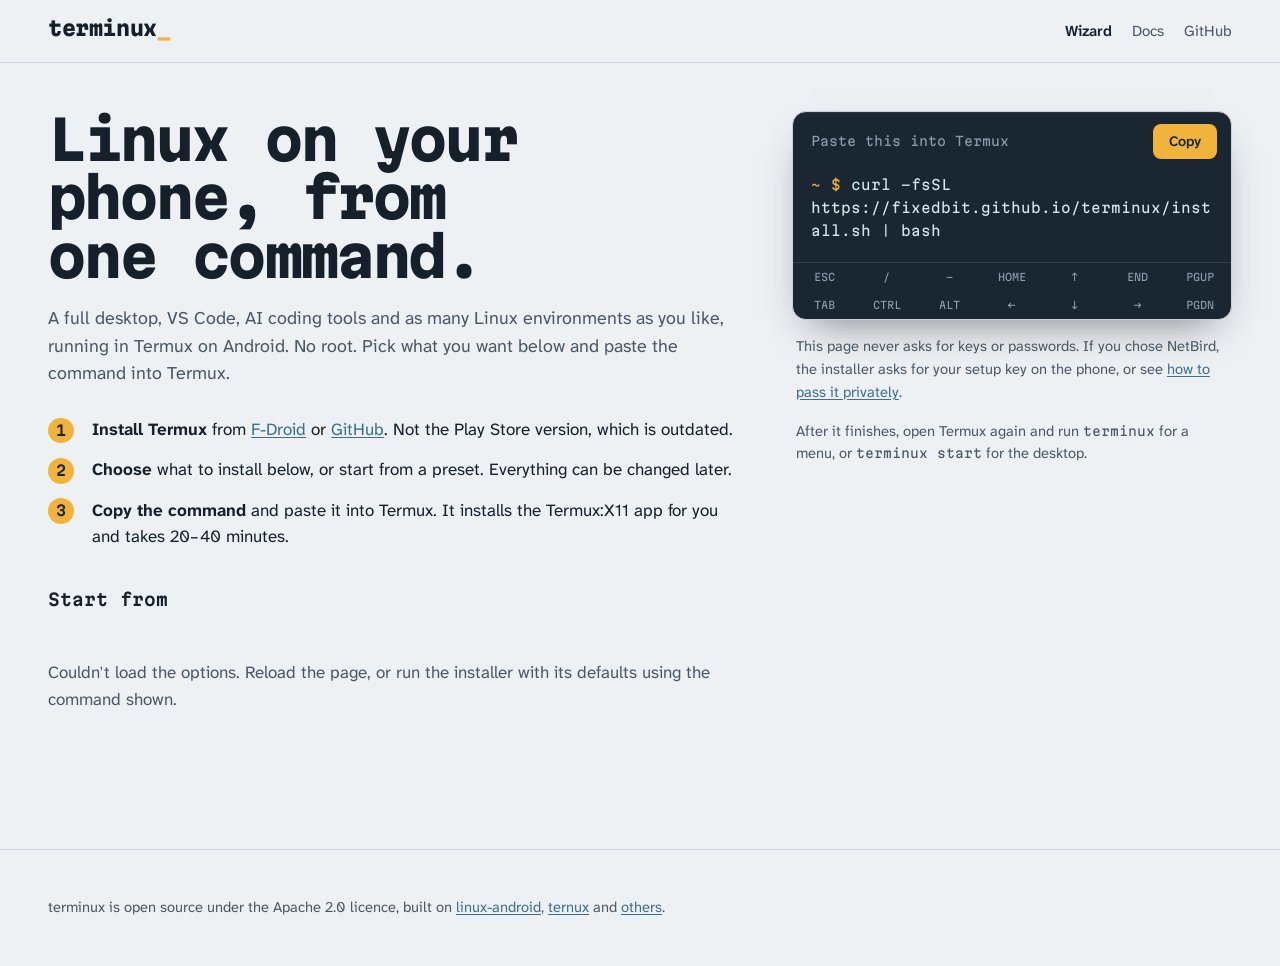
==== site/index.html @ b35ba560 "Add the setup wizard and docs site site/ is the GitHub Pages site. The wizard builds its form from " ====
<!doctype html>
<html lang="en">
<head>
<meta charset="utf-8">
<meta name="viewport" content="width=device-width, initial-scale=1">
<title>terminux</title>
<meta name="description" content="Set up a Linux desktop, VS Code, AI tools and more on your Android phone with Termux. Pick what you want, then paste one command.">
<link rel="preconnect" href="https://fonts.googleapis.com">
<link rel="preconnect" href="https://fonts.gstatic.com" crossorigin>
<link href="https://fonts.googleapis.com/css2?family=Atkinson+Hyperlegible+Next:wght@400;600;700&family=Martian+Mono:wght@400;600;800&display=swap" rel="stylesheet">
<link rel="stylesheet" href="assets/style.css">
<link rel="icon" href="assets/icon.svg" type="image/svg+xml">
</head>
<body>
<header class="top">
  <a class="wordmark" href="./">terminux</a>
  <nav aria-label="Site">
    <a href="./" aria-current="page">Wizard</a>
    <a href="docs.html">Docs</a>
    <a href="https://github.com/FixedBit/terminux">GitHub</a>
  </nav>
</header>

<main class="layout">
  <section class="intro" aria-labelledby="title">
    <h1 id="title">Linux on your phone, from one command.</h1>
    <p class="lede">A full desktop, VS Code, AI coding tools and as many Linux
      environments as you like, running in Termux on Android. No root.
      Pick what you want below and paste the command into Termux.</p>
    <ol class="steps">
      <li><strong>Install Termux</strong> from
        <a href="https://f-droid.org/packages/com.termux/">F-Droid</a> or
        <a href="https://github.com/termux/termux-app/releases">GitHub</a>.
        Not the Play Store version, which is outdated.</li>
      <li><strong>Choose</strong> what to install below, or start from a preset.
        Everything can be changed later.</li>
      <li><strong>Copy the command</strong> and paste it into Termux. It installs
        the Termux:X11 app for you and takes 20–40 minutes.</li>
    </ol>
  </section>

  <form id="wizard" class="wizard" aria-label="Install options" novalidate>
    <fieldset class="presets">
      <legend>Start from</legend>
      <div class="preset-row" id="presets"></div>
    </fieldset>
    <div id="groups"><p class="loading">Loading options…</p></div>
  </form>

  <aside class="terminal-wrap" aria-label="Your install command">
    <div class="terminal" id="terminal">
      <div class="term-bar">
        <span class="term-title">Paste this into Termux</span>
        <button type="button" id="copy" class="copy">Copy</button>
      </div>
      <pre class="term-body"><span class="prompt">~ $</span> <code id="command">curl -fsSL https://fixedbit.github.io/terminux/install.sh | bash</code></pre>
      <div class="extra-keys" aria-hidden="true">
        <span>ESC</span><span>/</span><span>-</span><span>HOME</span><span>↑</span><span>END</span><span>PGUP</span>
        <span>TAB</span><span>CTRL</span><span>ALT</span><span>←</span><span>↓</span><span>→</span><span>PGDN</span>
      </div>
    </div>
    <p class="secret-note">This page never asks for keys or passwords. If you
      chose NetBird, the installer asks for your setup key on the phone, or see
      <a href="docs.html?page=NETBIRD">how to pass it privately</a>.</p>
    <p class="after">After it finishes, open Termux again and run
      <code>terminux</code> for a menu, or <code>terminux start</code> for the desktop.</p>
  </aside>
</main>

<footer class="foot">
  <p>terminux is open source under the Apache 2.0 licence, built on
    <a href="https://github.com/mayukh4/linux-android">linux-android</a>,
    <a href="https://github.com/soobujmiah/ternux">ternux</a> and
    <a href="docs.html?page=CREDITS">others</a>.</p>
</footer>

<div id="toast" class="toast" role="status" aria-live="polite"></div>
<script src="assets/command.js"></script>
<script src="assets/wizard.js"></script>
</body>
</html>
---- site/assets/style.css ----
/* terminux site. SPDX-License-Identifier: Apache-2.0 */
:root {
  --paper: #EEF1F4;
  --paper-2: #E2E7EC;
  --ink: #15202B;
  --ink-2: #4A5866;
  --line: #C9D2DB;
  --term: #1B2633;
  --term-ink: #D8E3EA;
  --term-dim: #8A9BAB;
  --amber: #F2B33D;
  --steel: #3B6E8F;
  --focus: #F2B33D;
  --mono: "Martian Mono", ui-monospace, "Cascadia Mono", monospace;
  --sans: "Atkinson Hyperlegible Next", "Segoe UI", system-ui, sans-serif;
  color-scheme: light;
}
@media (prefers-color-scheme: dark) {
  :root:not([data-theme="light"]) {
    --paper: #10171E; --paper-2: #18222C; --ink: #E3EAF0; --ink-2: #9FB0BF;
    --line: #2A3845; --term: #0C141B; --steel: #7FB2D3; color-scheme: dark;
  }
}
:root[data-theme="dark"] {
  --paper: #10171E; --paper-2: #18222C; --ink: #E3EAF0; --ink-2: #9FB0BF;
  --line: #2A3845; --term: #0C141B; --steel: #7FB2D3; color-scheme: dark;
}

* { box-sizing: border-box; }
html { -webkit-text-size-adjust: 100%; }
body {
  margin: 0; background: var(--paper); color: var(--ink);
  font: 17px/1.55 var(--sans);
}
a { color: var(--steel); text-underline-offset: 2px; }
a:hover { text-decoration-thickness: 2px; }
:focus-visible { outline: 3px solid var(--focus); outline-offset: 2px; border-radius: 3px; }
code { font-family: var(--mono); font-size: .86em; }

/* Header */
.top {
  display: flex; align-items: baseline; justify-content: space-between; gap: 16px;
  padding: 18px clamp(16px, 4vw, 48px); border-bottom: 1px solid var(--line);
}
.wordmark {
  font: 800 1.25rem/1 var(--mono); color: var(--ink); text-decoration: none; letter-spacing: -.02em;
}
.wordmark::after { content: "_"; color: var(--amber); animation: blink 1.1s steps(1) infinite; }
@keyframes blink { 50% { opacity: 0; } }
.top nav { display: flex; gap: 20px; font-size: .95rem; }
.top nav a { color: var(--ink-2); text-decoration: none; }
.top nav a[aria-current="page"] { color: var(--ink); font-weight: 600; }

/* Layout: intro and form on the left, the terminal pinned on the right */
.layout {
  display: grid; grid-template-columns: minmax(0, 1fr) minmax(320px, 440px);
  grid-template-areas: "intro term" "form term";
  column-gap: clamp(24px, 4vw, 56px);
  padding: clamp(24px, 4vw, 48px) clamp(16px, 4vw, 48px) 120px;
  max-width: 1280px; margin: 0 auto;
}
.intro { grid-area: intro; max-width: 66ch; }
.wizard { grid-area: form; max-width: 70ch; }
.terminal-wrap { grid-area: term; align-self: start; position: sticky; top: 24px; }

h1 {
  font: 800 clamp(1.6rem, 5vw, 3.4rem)/1.08 var(--mono); letter-spacing: -.035em;
  margin: 0 0 18px; text-wrap: balance; overflow-wrap: break-word;
}
.lede { font-size: 1.12rem; color: var(--ink-2); margin: 0 0 28px; }

.steps { list-style: none; counter-reset: s; padding: 0; margin: 0 0 40px; display: grid; gap: 14px; }
.steps li { counter-increment: s; position: relative; padding-left: 2.6em; }
.steps li::before {
  content: counter(s); position: absolute; left: 0; top: .1em;
  font: 600 .9rem/1.8em var(--mono); color: #1B2633; text-align: center;
  background: var(--amber); width: 1.8em; height: 1.8em; border-radius: 50%;
}

/* Form */
fieldset { border: 0; margin: 0; padding: 0; min-width: 0; }
.presets { margin-bottom: 36px; }
.presets legend, .group legend { font: 600 1.05rem/1.3 var(--mono); padding: 0; margin-bottom: 12px; }
.preset-row { display: flex; flex-wrap: wrap; gap: 8px; }
.preset {
  font: 600 .95rem var(--sans); color: var(--ink); background: transparent;
  border: 1.5px solid var(--line); border-radius: 999px; padding: 8px 16px; cursor: pointer;
}
.preset:hover { border-color: var(--ink-2); }
.preset[aria-pressed="true"] { background: var(--ink); color: var(--paper); border-color: var(--ink); }

.group { padding: 28px 0; border-top: 1px solid var(--line); position: relative; }
.group legend { float: left; width: 100%; font-size: 1.3rem; margin-bottom: 4px; }
.group-doc { display: block; clear: both; font-size: .9rem; margin-bottom: 18px; }
.field { margin: 0 0 26px; }
.field-label { font: 600 1rem/1.3 var(--sans); margin: 0 0 4px; }
.field-help { color: var(--ink-2); margin: 0 0 10px; font-size: .95rem; }
.category { font: 600 .95rem/1.3 var(--mono); color: var(--ink-2); margin: 20px 0 8px; }

.choices, .checks { display: grid; gap: 6px; }
.choices { grid-template-columns: repeat(auto-fill, minmax(220px, 1fr)); }
.choice, .check, .switch {
  display: grid; grid-template-columns: auto 1fr auto; column-gap: 10px; align-items: baseline;
  padding: 10px 12px; border-radius: 8px; cursor: pointer;
  border: 1.5px solid transparent;
}
.choice { border-color: var(--line); }
.choice:hover, .check:hover, .switch:hover { background: var(--paper-2); }
.choice:has(input:checked) { border-color: var(--ink); background: var(--paper-2); }
.choice input, .check input, .switch input { accent-color: var(--ink); width: 18px; height: 18px; translate: 0 3px; }
.choice-label { font-weight: 600; }
.choice-help { grid-column: 2 / -1; color: var(--ink-2); font-size: .92rem; }
.where {
  font: 400 .72rem/1 var(--mono); color: var(--ink-2); border: 1px solid var(--line);
  border-radius: 4px; padding: 3px 6px; align-self: center;
}
.text-field label { display: block; font-weight: 600; margin-bottom: 6px; }
.text-field input {
  font: 1rem var(--mono); color: var(--ink); background: var(--paper);
  border: 1.5px solid var(--line); border-radius: 8px; padding: 10px 12px; width: min(100%, 360px);
}
.text-field input[aria-invalid] { border-color: #C2453D; }
.text-field .choice-help { margin: 6px 0 0; }
.loading, .load-error { color: var(--ink-2); }

/* The terminal */
.terminal {
  background: var(--term); color: var(--term-ink); border-radius: 14px;
  border: 1px solid var(--line);
  box-shadow: 0 1px 0 rgba(255,255,255,.06) inset, 0 18px 40px -18px rgba(13, 22, 31, .55);
  overflow: hidden;
}
.term-bar { display: flex; align-items: center; justify-content: space-between; padding: 12px 14px 0 18px; }
.term-title { font: 400 .8rem var(--mono); color: var(--term-dim); }
.copy {
  font: 600 .9rem var(--sans); background: var(--amber); color: #1B2633; border: 0;
  border-radius: 8px; padding: 8px 16px; cursor: pointer;
}
.copy:active { translate: 0 1px; }
.term-body {
  margin: 0; padding: 14px 18px 18px; font: 400 .86rem/1.7 var(--mono);
  white-space: pre-wrap; overflow-wrap: anywhere; min-height: 7.5em; max-height: 55vh; overflow: auto;
}
.prompt { color: var(--amber); }
.term-body code { font-size: inherit; }
.extra-keys {
  display: grid; grid-template-columns: repeat(7, 1fr); border-top: 1px solid rgba(216, 227, 234, .12);
  font: 400 .64rem/1 var(--mono); color: var(--term-dim); text-align: center;
}
.extra-keys span { padding: 9px 0; }
.secret-note, .after { font-size: .92rem; color: var(--ink-2); margin: 16px 4px 0; }

.foot { padding: 32px clamp(16px, 4vw, 48px); border-top: 1px solid var(--line); color: var(--ink-2); font-size: .92rem; }

.toast {
  position: fixed; left: 50%; bottom: 28px; translate: -50% 20px; opacity: 0;
  background: var(--ink); color: var(--paper); padding: 10px 18px; border-radius: 999px;
  font-weight: 600; transition: opacity .2s, translate .2s; pointer-events: none; z-index: 20;
}
.toast.show { opacity: 1; translate: -50% 0; }

/* Phones: the terminal becomes a sheet at the bottom with Copy in reach */
@media (max-width: 860px) {
  .layout { grid-template-columns: minmax(0, 1fr); grid-template-areas: "intro" "form"; padding-bottom: 220px; }
  .top nav { gap: 14px; }
  .terminal-wrap { position: fixed; left: 0; right: 0; bottom: 0; top: auto; z-index: 10; padding: 0 8px 8px; }
  .terminal { border-radius: 14px 14px 10px 10px; }
  .term-body { min-height: 0; max-height: 7.2em; font-size: .78rem; }
  .extra-keys, .secret-note, .after { display: none; }
  .choices { grid-template-columns: 1fr; }
}
@media (prefers-reduced-motion: reduce) {
  .wordmark::after { animation: none; }
  .toast { transition: none; }
}

/* Docs */
.docs { display: grid; grid-template-columns: 240px minmax(0, 1fr); gap: clamp(24px, 4vw, 56px);
  max-width: 1180px; margin: 0 auto; padding: clamp(24px, 4vw, 48px) clamp(16px, 4vw, 48px) 80px; }
.docs-nav { position: sticky; top: 24px; align-self: start; font-size: .95rem; }
.docs-nav h2 { font: 600 .85rem var(--mono); color: var(--ink-2); margin: 22px 0 6px; }
.docs-nav h2:first-child { margin-top: 0; }
.docs-nav ul { list-style: none; padding: 0; margin: 0; display: grid; gap: 2px; }
.docs-nav a { display: block; padding: 5px 10px; border-radius: 6px; color: var(--ink); text-decoration: none; }
.docs-nav a:hover { background: var(--paper-2); }
.docs-nav a[aria-current="page"] { background: var(--ink); color: var(--paper); }
.prose { max-width: 72ch; }
.prose h1 { font-size: clamp(1.8rem, 4vw, 2.6rem); margin-top: 0; }
.prose h2 { font: 700 1.35rem/1.3 var(--mono); margin: 2.2em 0 .6em; letter-spacing: -.01em; }
.prose h3 { font: 600 1.05rem/1.3 var(--mono); margin: 1.8em 0 .5em; }
.prose pre { background: var(--term); color: var(--term-ink); padding: 14px 16px; border-radius: 10px; overflow: auto; font: .84rem/1.6 var(--mono); }
.prose pre code { font-size: inherit; }
.prose :not(pre) > code { background: var(--paper-2); padding: 1px 5px; border-radius: 4px; }
.prose table { border-collapse: collapse; width: 100%; font-size: .95rem; display: block; overflow-x: auto; }
.prose th, .prose td { text-align: left; padding: 8px 10px; border-bottom: 1px solid var(--line); vertical-align: top; }
.prose th { font-weight: 700; }
.prose blockquote { margin: 0; padding: 4px 16px; border-left: 3px solid var(--amber); color: var(--ink-2); }
@media (max-width: 860px) {
  .docs { grid-template-columns: 1fr; }
  .docs-nav { position: static; }
}
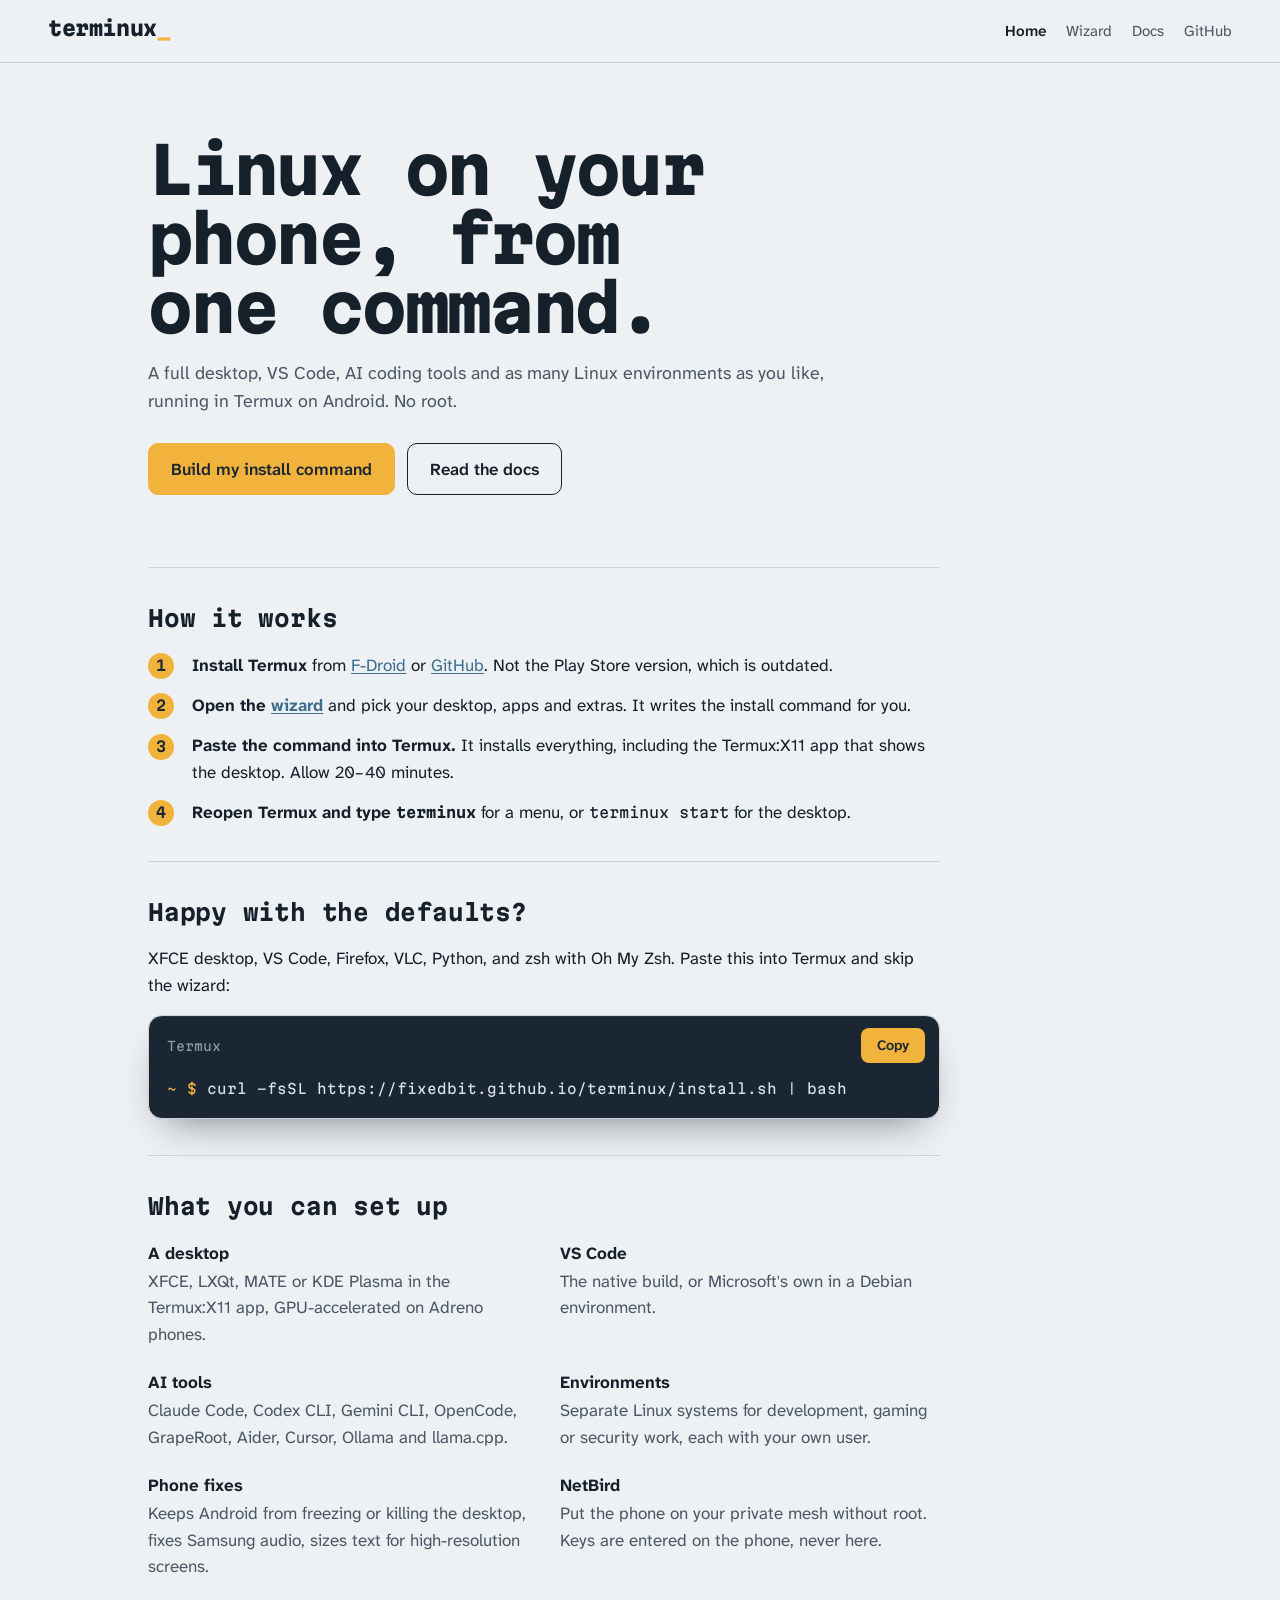
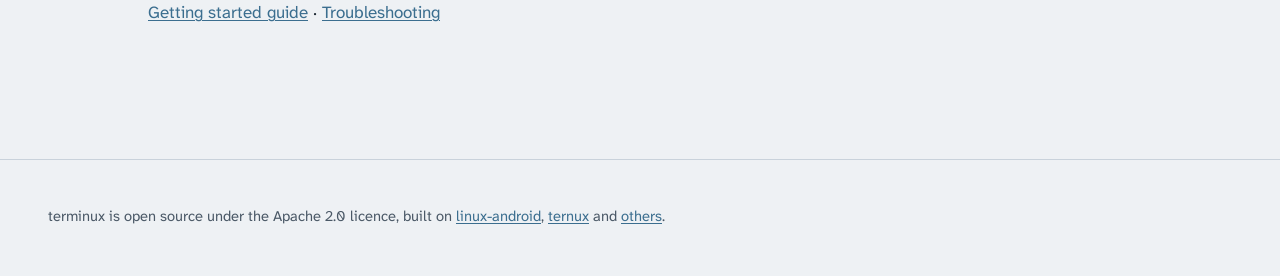
==== commit 4532715b: "Split the site into home, wizard and docs, publish to gh-pages The wizard and the intro were all on " ====
--- a/site/index.html
+++ b/site/index.html
@@ -15,56 +15,66 @@
 <header class="top">
   <a class="wordmark" href="./">terminux</a>
   <nav aria-label="Site">
-    <a href="./" aria-current="page">Wizard</a>
+    <a href="./" aria-current="page">Home</a>
+    <a href="wizard.html">Wizard</a>
     <a href="docs.html">Docs</a>
     <a href="https://github.com/FixedBit/terminux">GitHub</a>
   </nav>
 </header>
 
-<main class="layout">
-  <section class="intro" aria-labelledby="title">
+<main class="home">
+  <section class="hero" aria-labelledby="title">
     <h1 id="title">Linux on your phone, from one command.</h1>
     <p class="lede">A full desktop, VS Code, AI coding tools and as many Linux
-      environments as you like, running in Termux on Android. No root.
-      Pick what you want below and paste the command into Termux.</p>
+      environments as you like, running in Termux on Android. No root.</p>
+    <div class="actions">
+      <a class="button primary" href="wizard.html">Build my install command</a>
+      <a class="button" href="docs.html">Read the docs</a>
+    </div>
+  </section>
+
+  <section class="how" aria-labelledby="how-title">
+    <h2 id="how-title">How it works</h2>
     <ol class="steps">
       <li><strong>Install Termux</strong> from
         <a href="https://f-droid.org/packages/com.termux/">F-Droid</a> or
         <a href="https://github.com/termux/termux-app/releases">GitHub</a>.
         Not the Play Store version, which is outdated.</li>
-      <li><strong>Choose</strong> what to install below, or start from a preset.
-        Everything can be changed later.</li>
-      <li><strong>Copy the command</strong> and paste it into Termux. It installs
-        the Termux:X11 app for you and takes 20–40 minutes.</li>
+      <li><strong>Open the <a href="wizard.html">wizard</a></strong> and pick
+        your desktop, apps and extras. It writes the install command for you.</li>
+      <li><strong>Paste the command into Termux.</strong> It installs everything,
+        including the Termux:X11 app that shows the desktop. Allow 20–40 minutes.</li>
+      <li><strong>Reopen Termux and type <code>terminux</code></strong> for a menu,
+        or <code>terminux start</code> for the desktop.</li>
     </ol>
   </section>
 
-  <form id="wizard" class="wizard" aria-label="Install options" novalidate>
-    <fieldset class="presets">
-      <legend>Start from</legend>
-      <div class="preset-row" id="presets"></div>
-    </fieldset>
-    <div id="groups"><p class="loading">Loading options…</p></div>
-  </form>
+  <section class="quick" aria-labelledby="quick-title">
+    <h2 id="quick-title">Happy with the defaults?</h2>
+    <p>XFCE desktop, VS Code, Firefox, VLC, Python, and zsh with Oh My Zsh.
+      Paste this into Termux and skip the wizard:</p>
+    <div class="terminal">
+      <div class="term-bar">
+        <span class="term-title">Termux</span>
+        <button type="button" class="copy" data-copy="quick-cmd">Copy</button>
+      </div>
+      <pre class="term-body"><span class="prompt">~ $</span> <code id="quick-cmd">curl -fsSL https://fixedbit.github.io/terminux/install.sh | bash</code></pre>
+    </div>
+  </section>
 
-  <aside class="terminal-wrap" aria-label="Your install command">
-    <div class="terminal" id="terminal">
-      <div class="term-bar">
-        <span class="term-title">Paste this into Termux</span>
-        <button type="button" id="copy" class="copy">Copy</button>
-      </div>
-      <pre class="term-body"><span class="prompt">~ $</span> <code id="command">curl -fsSL https://fixedbit.github.io/terminux/install.sh | bash</code></pre>
-      <div class="extra-keys" aria-hidden="true">
-        <span>ESC</span><span>/</span><span>-</span><span>HOME</span><span>↑</span><span>END</span><span>PGUP</span>
-        <span>TAB</span><span>CTRL</span><span>ALT</span><span>←</span><span>↓</span><span>→</span><span>PGDN</span>
-      </div>
-    </div>
-    <p class="secret-note">This page never asks for keys or passwords. If you
-      chose NetBird, the installer asks for your setup key on the phone, or see
-      <a href="docs.html?page=NETBIRD">how to pass it privately</a>.</p>
-    <p class="after">After it finishes, open Termux again and run
-      <code>terminux</code> for a menu, or <code>terminux start</code> for the desktop.</p>
-  </aside>
+  <section class="features" aria-labelledby="what-title">
+    <h2 id="what-title">What you can set up</h2>
+    <dl>
+      <div><dt>A desktop</dt><dd>XFCE, LXQt, MATE or KDE Plasma in the Termux:X11 app, GPU-accelerated on Adreno phones.</dd></div>
+      <div><dt>VS Code</dt><dd>The native build, or Microsoft's own in a Debian environment.</dd></div>
+      <div><dt>AI tools</dt><dd>Claude Code, Codex CLI, Gemini CLI, OpenCode, GrapeRoot, Aider, Cursor, Ollama and llama.cpp.</dd></div>
+      <div><dt>Environments</dt><dd>Separate Linux systems for development, gaming or security work, each with your own user.</dd></div>
+      <div><dt>Phone fixes</dt><dd>Keeps Android from freezing or killing the desktop, fixes Samsung audio, sizes text for high-resolution screens.</dd></div>
+      <div><dt>NetBird</dt><dd>Put the phone on your private mesh without root. Keys are entered on the phone, never here.</dd></div>
+    </dl>
+    <p><a href="docs.html?page=GETTING-STARTED">Getting started guide</a> ·
+      <a href="docs.html?page=TROUBLESHOOTING">Troubleshooting</a></p>
+  </section>
 </main>
 
 <footer class="foot">
@@ -75,7 +85,18 @@
 </footer>
 
 <div id="toast" class="toast" role="status" aria-live="polite"></div>
-<script src="assets/command.js"></script>
-<script src="assets/wizard.js"></script>
+<script>
+  // Copy buttons on the home page.
+  for (const b of document.querySelectorAll("[data-copy]")) {
+    b.addEventListener("click", async () => {
+      const text = document.getElementById(b.dataset.copy).textContent;
+      const t = document.getElementById("toast");
+      try { await navigator.clipboard.writeText(text); t.textContent = "Copied. Paste it into Termux."; }
+      catch { t.textContent = "Select the command and copy it."; }
+      t.classList.add("show");
+      setTimeout(() => t.classList.remove("show"), 1800);
+    });
+  }
+</script>
 </body>
 </html>
--- a/site/assets/style.css
+++ b/site/assets/style.css
@@ -199,3 +199,28 @@
   .docs { grid-template-columns: 1fr; }
   .docs-nav { position: static; }
 }
+
+/* Home page */
+.home { max-width: 1080px; margin: 0 auto; padding: clamp(32px, 6vw, 72px) clamp(16px, 4vw, 48px) 80px; }
+.hero { max-width: 66ch; margin-bottom: clamp(40px, 7vw, 72px); }
+.hero h1 { font-size: clamp(2rem, 6vw, 4rem); }
+.actions { display: flex; flex-wrap: wrap; gap: 12px; margin-top: 8px; }
+.button {
+  display: inline-block; font: 600 1.05rem var(--sans); text-decoration: none;
+  padding: 14px 22px; border-radius: 10px; border: 1.5px solid var(--ink); color: var(--ink);
+}
+.button:hover { background: var(--paper-2); }
+.button.primary { background: var(--amber); border-color: var(--amber); color: #1B2633; }
+.button.primary:hover { filter: brightness(1.05); background: var(--amber); }
+.home h2 { font: 700 1.4rem/1.3 var(--mono); margin: 0 0 18px; letter-spacing: -.01em; }
+.how, .quick, .features { padding: 36px 0; border-top: 1px solid var(--line); max-width: 72ch; }
+.how .steps { margin-bottom: 0; }
+.quick .terminal { margin-top: 14px; }
+.quick .term-body { min-height: 0; }
+.features dl { display: grid; grid-template-columns: repeat(auto-fill, minmax(260px, 1fr)); gap: 22px 32px; margin: 0 0 20px; }
+.features dt { font-weight: 700; margin-bottom: 2px; }
+.features dd { margin: 0; color: var(--ink-2); }
+.page-title { font-size: clamp(1.7rem, 4vw, 2.6rem); line-height: 1.2; }
+@media (max-width: 860px) {
+  .home .terminal { position: static; }
+}
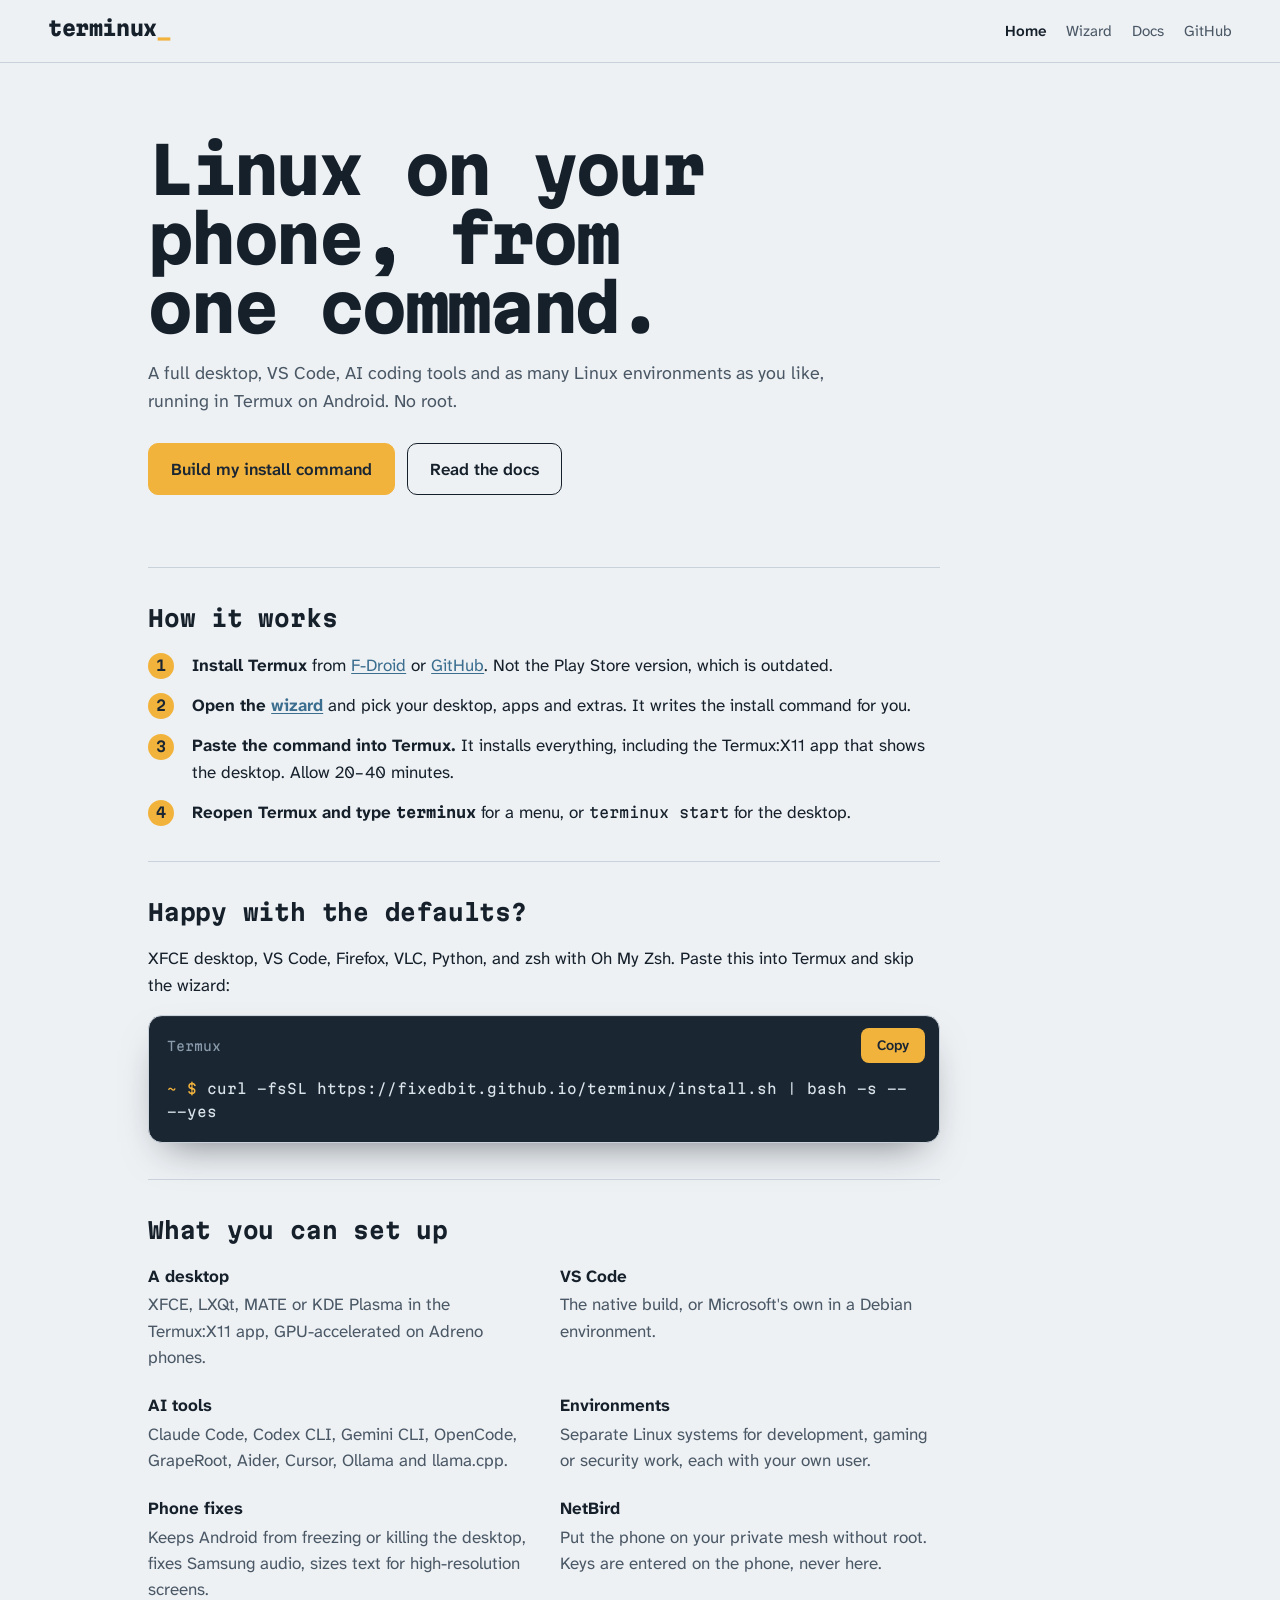
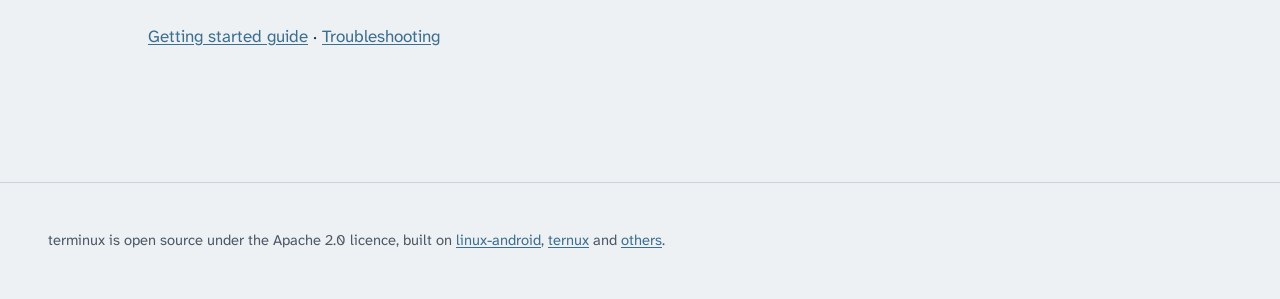
==== commit fbc12f7e: "Point the defaults command at --yes A bare 'curl ... | bash' now asks you step by step, so the home " ====
--- a/site/index.html
+++ b/site/index.html
@@ -58,7 +58,7 @@
         <span class="term-title">Termux</span>
         <button type="button" class="copy" data-copy="quick-cmd">Copy</button>
       </div>
-      <pre class="term-body"><span class="prompt">~ $</span> <code id="quick-cmd">curl -fsSL https://fixedbit.github.io/terminux/install.sh | bash</code></pre>
+      <pre class="term-body"><span class="prompt">~ $</span> <code id="quick-cmd">curl -fsSL https://fixedbit.github.io/terminux/install.sh | bash -s -- --yes</code></pre>
     </div>
   </section>
 
